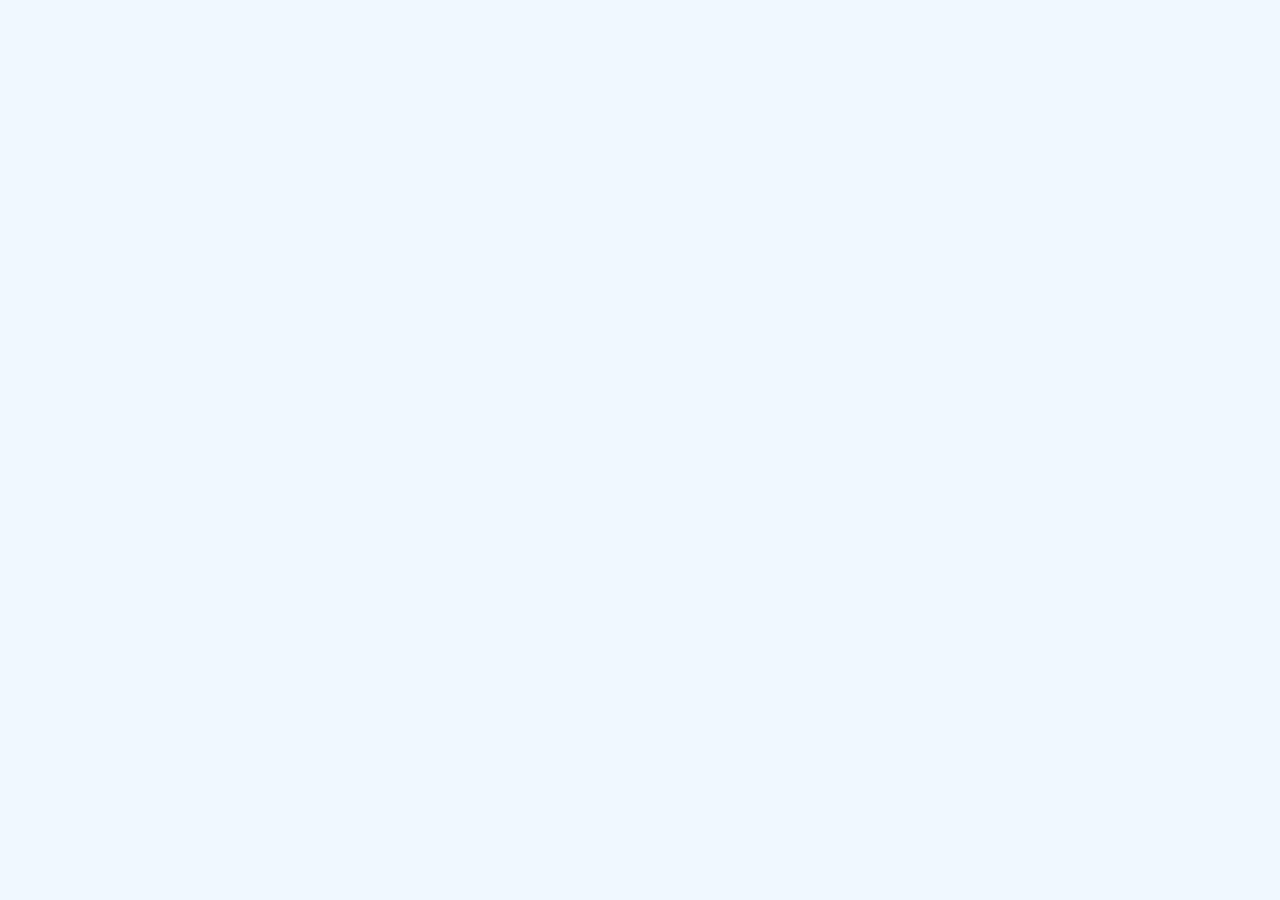
==== index.html @ 21e26a03 "bootstrap setup" ====
<!DOCTYPE html>
<html lang="en">
  <head>
    <meta charset="UTF-8" />
    <meta name="viewport" content="width=device-width, initial-scale=1.0" />
    <meta http-equiv="X-UA-Compatible" content="ie=edge" />
    <!-- Bootstrap CDN CSS -->
    <link
      rel="stylesheet"
      href="https://stackpath.bootstrapcdn.com/bootstrap/4.3.1/css/bootstrap.min.css"
      integrity="sha384-ggOyR0iXCbMQv3Xipma34MD+dH/1fQ784/j6cY/iJTQUOhcWr7x9JvoRxT2MZw1T"
      crossorigin="anonymous"
    />
    <!-- local page CSS -->
    <link rel="stylesheet" href="styles.css" />
    <title>Welcome to Quinnipiac!</title>
  </head>
  <body>
    <div class="container-fluid"></div>

    <!-- Bootstrap CDN JS -->
    <script src="https://code.jquery.com/jquery-3.3.1.slim.min.js" integrity="sha384-q8i/X+965DzO0rT7abK41JStQIAqVgRVzpbzo5smXKp4YfRvH+8abtTE1Pi6jizo" crossorigin="anonymous"></script>

    <script
      src="https://cdnjs.cloudflare.com/ajax/libs/popper.js/1.14.7/umd/popper.min.js"
      integrity="sha384-UO2eT0CpHqdSJQ6hJty5KVphtPhzWj9WO1clHTMGa3JDZwrnQq4sF86dIHNDz0W1"
      crossorigin="anonymous"
    ></script>

    <script
      src="https://stackpath.bootstrapcdn.com/bootstrap/4.3.1/js/bootstrap.min.js"
      integrity="sha384-JjSmVgyd0p3pXB1rRibZUAYoIIy6OrQ6VrjIEaFf/nJGzIxFDsf4x0xIM+B07jRM"
      crossorigin="anonymous"
    ></script>
  </body>
</html>
---- styles.css ----
/* EAB Web Designer interview test */
/* search landing page */

/* dev styles */

body {
  background: gray;
}

.container-fluid {
  background: aliceblue;
  height: 100vh;
}

/* production styles */
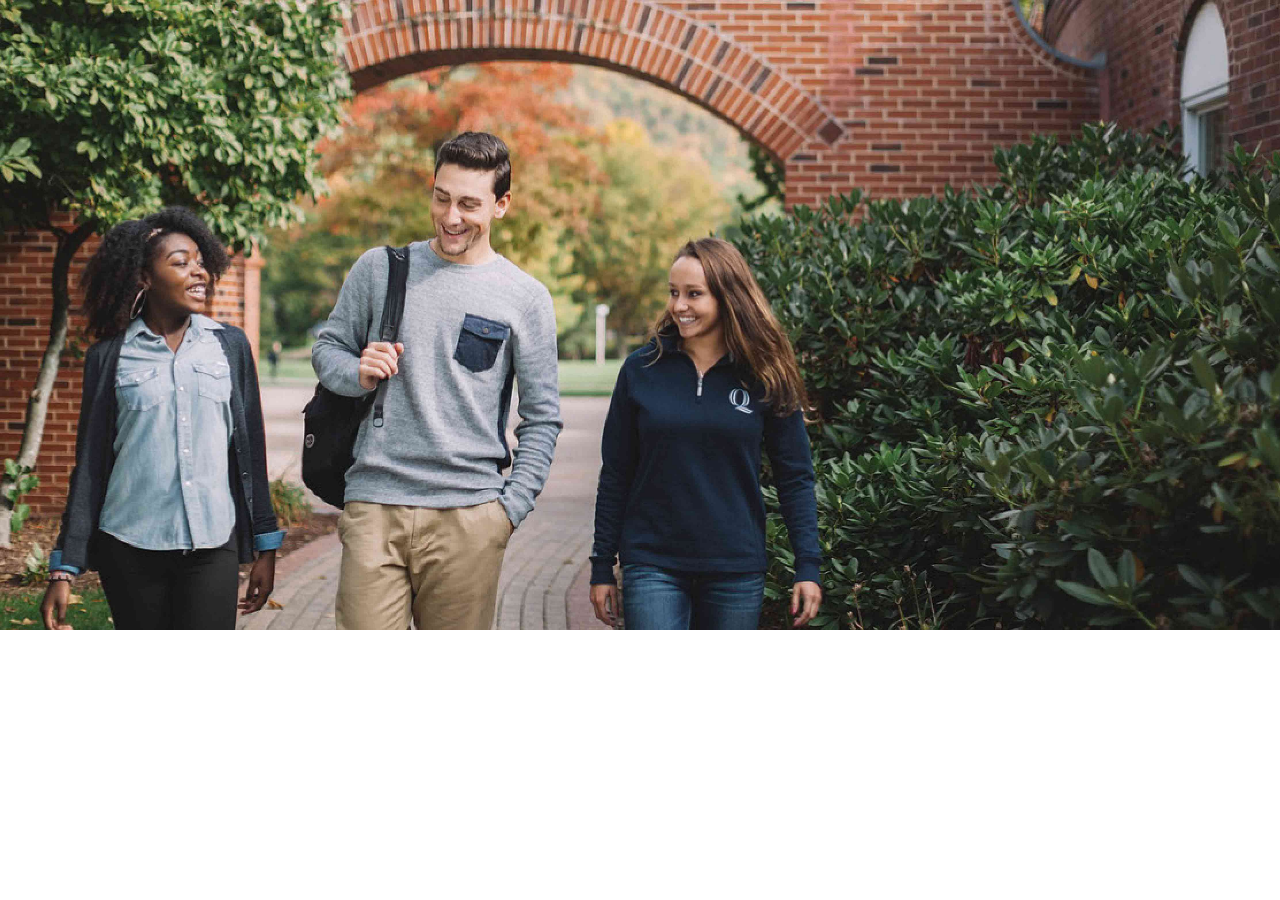
==== commit ad58599b: "responsive header photo" ====
--- a/index.html
+++ b/index.html
@@ -16,7 +16,17 @@
     <title>Welcome to Quinnipiac!</title>
   </head>
   <body>
-    <div class="container-fluid"></div>
+    
+    <header>
+      <div class="container-fluid head-photo"></div>
+      <div class="container-fluid greeting"></div>
+    </header>
+
+    <main class="container-fluid"></main>
+
+    <aside class="container-fluid"></aside>
+
+    <footer class="container-fluid"></footer>
 
     <!-- Bootstrap CDN JS -->
     <script src="https://code.jquery.com/jquery-3.3.1.slim.min.js" integrity="sha384-q8i/X+965DzO0rT7abK41JStQIAqVgRVzpbzo5smXKp4YfRvH+8abtTE1Pi6jizo" crossorigin="anonymous"></script>
--- a/styles.css
+++ b/styles.css
@@ -4,12 +4,74 @@
 /* dev styles */
 
 body {
-  background: gray;
+  /* background: gray; */
 }
 
-.container-fluid {
+/* .container-fluid {
   background: aliceblue;
   height: 100vh;
+} */
+
+header {
 }
 
-/* production styles */
+main {
+  /* background: #397aba; */
+  /* height: 200px; */
+}
+
+aside {
+  /* background: #fdc846; */
+  /* height: 200px; */
+}
+
+footer {
+  /* background: #093550; */
+  /* height: 200px; */
+}
+
+/* production styles (xs breakpoints : mobile-first) */
+
+.head-photo {
+  background-image: url("./images/q_students.jpg");
+  background-size: cover;
+  min-height: 50vmin;
+}
+
+/* media queries for Bootstrap and larger breakpoints */
+
+@media screen and (min-width: 576px) {
+  .head-photo {
+    min-height: 55vmin;
+  }
+}
+
+@media screen and (min-width: 768px) {
+  .head-photo {
+    min-height: 60vmin;
+  }
+}
+
+@media screen and (min-width: 992px) {
+  .head-photo {
+    min-height: 65vmin;
+  }
+}
+
+@media screen and (min-width: 1200px) {
+  .head-photo {
+    min-height: 70vmin;
+  }
+}
+
+@media screen and (min-width: 1600px) {
+  .head-photo {
+    min-height: 75vmin;
+  }
+}
+
+@media screen and (min-width: 2200px) {
+  .head-photo {
+    min-height: 80vmin;
+  }
+}
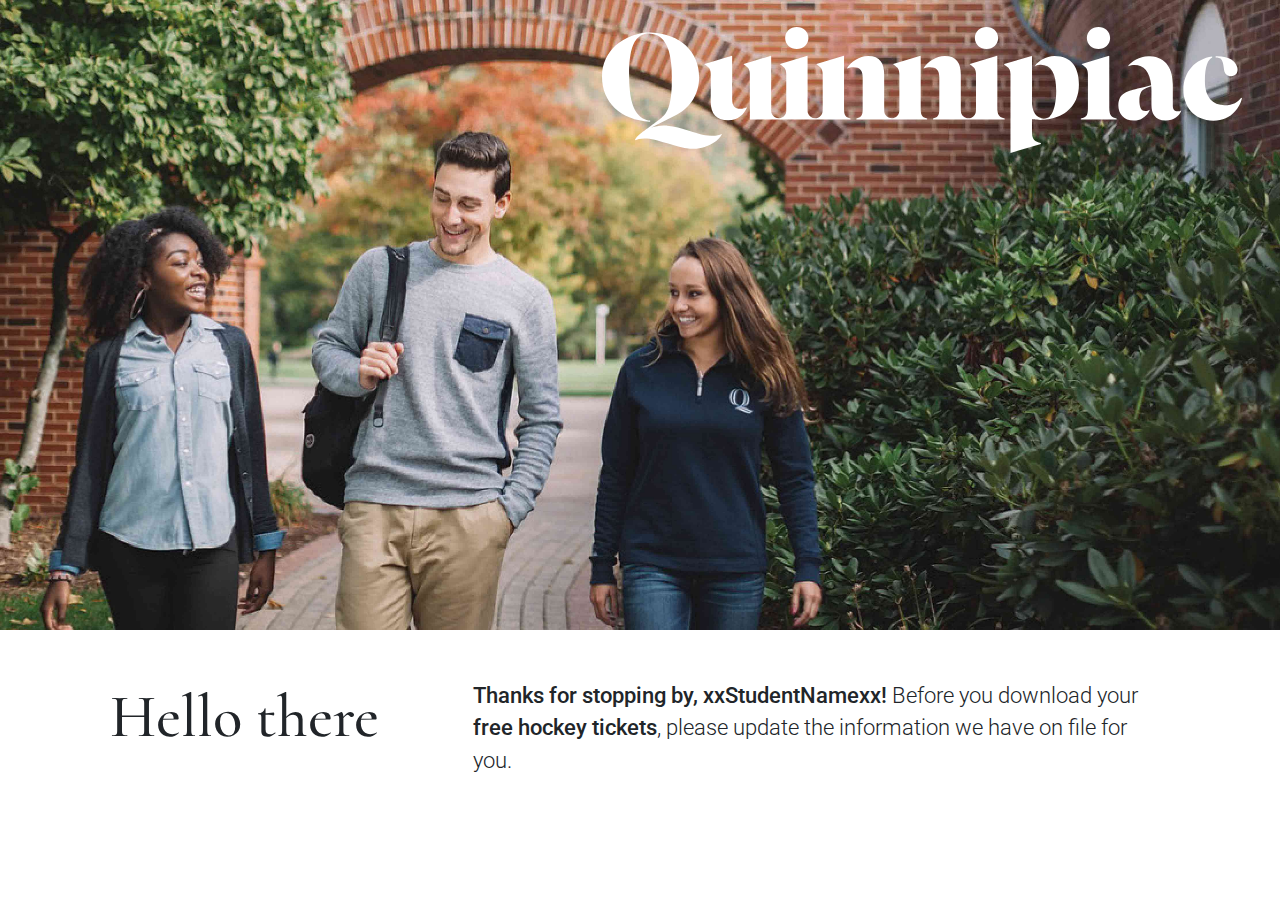
==== commit 77b7bea5: "responsive greeting headline and text" ====
--- a/index.html
+++ b/index.html
@@ -11,15 +11,25 @@
       integrity="sha384-ggOyR0iXCbMQv3Xipma34MD+dH/1fQ784/j6cY/iJTQUOhcWr7x9JvoRxT2MZw1T"
       crossorigin="anonymous"
     />
-    <!-- local page CSS -->
+    <!-- local CSS -->
     <link rel="stylesheet" href="styles.css" />
+    <!-- Google Fonts -->
+    <link href="https://fonts.googleapis.com/css?family=Cormorant:500|Roboto:300,500&display=swap" rel="stylesheet" />
     <title>Welcome to Quinnipiac!</title>
   </head>
   <body>
-    
     <header>
-      <div class="container-fluid head-photo"></div>
-      <div class="container-fluid greeting"></div>
+      <div class="container-fluid head-photo">
+        <img id="head-logo" src="./images/QU_logo_secondary_WHITE.svg" alt="Quinnipiac logo" />
+      </div>
+      <div class="container greeting">
+        <div class="row">
+          <h1 class="greeting-headline col col-12 col-md-4">Hello there</h1>
+          <p class="greeting-copy col col-12 col-md-8">
+            <span>Thanks for stopping by, xxStudentNamexx!</span> Before you download your <span>free hockey tickets</span>, please update the information we have on file for you.
+          </p>
+        </div>
+      </div>
     </header>
 
     <main class="container-fluid"></main>
--- a/styles.css
+++ b/styles.css
@@ -1,19 +1,14 @@
 /* EAB Web Designer interview test */
 /* search landing page */
 
+/* font-family: 'Cormorant', serif; */
+/* font-weight: 500; */
+
+/* font-family: 'Roboto', sans-serif; */
+/* font-weight: 300; */
+/* font-weight: 500; */
+
 /* dev styles */
-
-body {
-  /* background: gray; */
-}
-
-/* .container-fluid {
-  background: aliceblue;
-  height: 100vh;
-} */
-
-header {
-}
 
 main {
   /* background: #397aba; */
@@ -32,35 +27,92 @@
 
 /* production styles (xs breakpoints : mobile-first) */
 
+/* global typographic settings */
+
+h1 {
+  font-size: 2.7rem;
+}
+
+p {
+  font-size: 1.1rem;
+}
+
+/* header photo and logo */
+
+#head-logo {
+  width: 50%;
+  right: 3%;
+  top: 3%;
+  position: absolute;
+}
+
 .head-photo {
   background-image: url("./images/q_students.jpg");
   background-size: cover;
   min-height: 50vmin;
 }
 
+/* greeting headline and copy */
+
+.greeting {
+  padding: 50px 40px;
+}
+
+.greeting-headline {
+  font-family: "Cormorant", serif;
+  font-weight: 500;
+}
+
+.greeting-copy {
+  font-family: "Roboto", sans-serif;
+  font-weight: 300;
+}
+
+.greeting-copy span {
+  font-weight: 500;
+}
+
 /* media queries for Bootstrap and larger breakpoints */
 
+/* sm */
 @media screen and (min-width: 576px) {
   .head-photo {
     min-height: 55vmin;
   }
 }
 
+/* md */
 @media screen and (min-width: 768px) {
   .head-photo {
     min-height: 60vmin;
   }
+  h1 {
+    margin-top: 33px;
+  }
 }
 
+/* lg */
 @media screen and (min-width: 992px) {
   .head-photo {
     min-height: 65vmin;
   }
+  h1 {
+    font-size: 3.3rem;
+    margin-top: -1px;
+  }
 }
 
+/* xl */
 @media screen and (min-width: 1200px) {
   .head-photo {
     min-height: 70vmin;
+  }
+  h1 {
+    font-size: 3.8rem;
+    margin-top: 1px;
+  }
+  p {
+    font-size: 1.35rem;
   }
 }
 
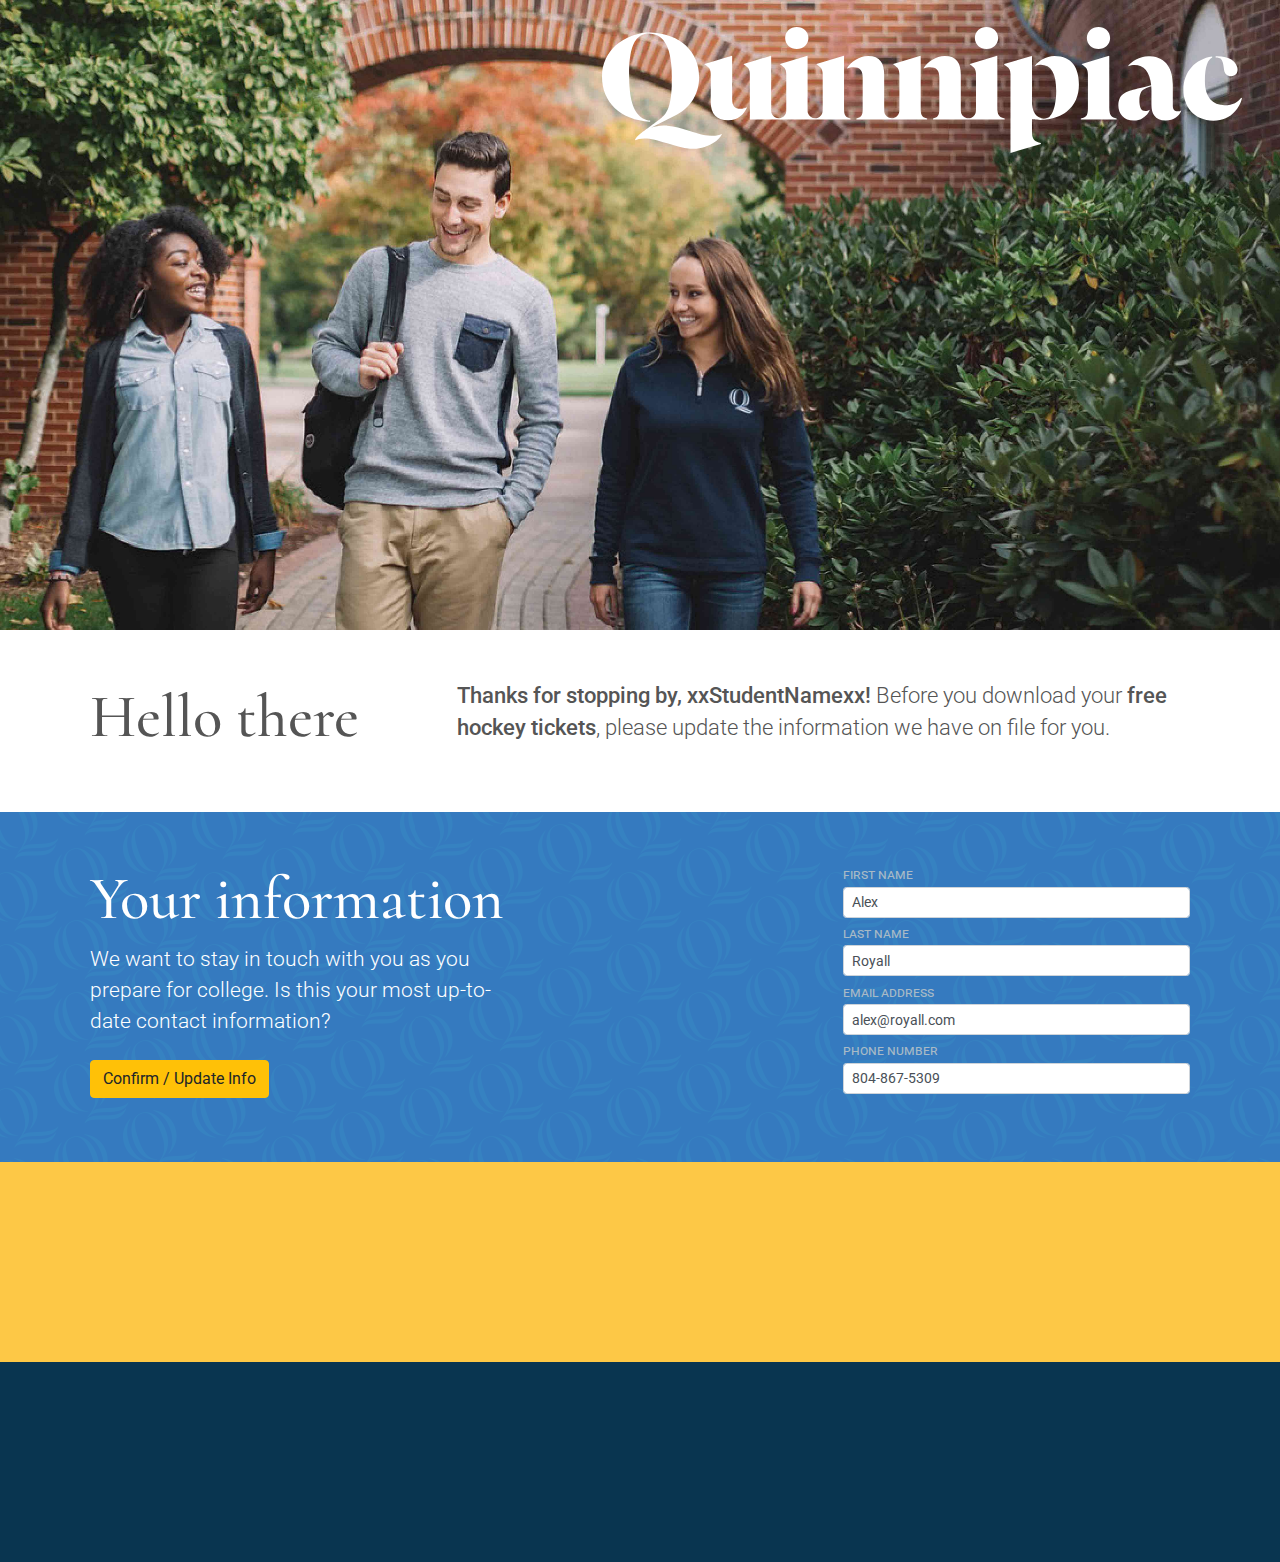
==== commit 77795583: "responsive info confirm form section" ====
--- a/index.html
+++ b/index.html
@@ -18,10 +18,13 @@
     <title>Welcome to Quinnipiac!</title>
   </head>
   <body>
+
     <header>
+
       <div class="container-fluid head-photo">
         <img id="head-logo" src="./images/QU_logo_secondary_WHITE.svg" alt="Quinnipiac logo" />
       </div>
+
       <div class="container greeting">
         <div class="row">
           <h1 class="greeting-headline col col-12 col-md-4">Hello there</h1>
@@ -30,9 +33,45 @@
           </p>
         </div>
       </div>
+      
     </header>
 
-    <main class="container-fluid"></main>
+    <main class="container-fluid">
+      <div class="container info">
+        <div class="row">
+
+          <div class="info-block col col-12 col-md-8">
+            <h1 class="info-headline">Your information</h1>
+            <p class="info-copy">
+              We want to stay in touch with you as you prepare for college. Is this your most up-to-date contact information?
+            </p>
+            <button id="info-button" type="submit" value="info-form" class="btn btn-warning">Confirm / Update Info</button>
+          </div>
+
+          <div class="info-form-column col col-12 col-md-4">
+            <form id="info-form" action="" method="post">
+              <div class="form-group">
+                <label for="first-name">first name</label>
+                <input id="first-name" class="form-control form-control-sm" type="text" name="firstname" value="Alex" />
+              </div>
+              <div class="form-group">
+                <label for="last-name">last name</label>
+                <input id="last-name" class="form-control form-control-sm" type="text" name="lastname" value="Royall" />
+              </div>
+              <div class="form-group">
+                <label for="email-address">email address</label>
+                <input id="email-address" class="form-control form-control-sm" type="email" name="emailaddress" value="alex@royall.com" />
+              </div>
+              <div class="form-group">
+                <label for="phone-number">phone number</label>
+                <input id="phone-number" class="form-control form-control-sm" type="tel" name="phonenumber" value="804-867-5309" />
+              </div>
+            </form>
+          </div>
+
+        </div>
+      </div>
+    </main>
 
     <aside class="container-fluid"></aside>
 
@@ -52,5 +91,17 @@
       integrity="sha384-JjSmVgyd0p3pXB1rRibZUAYoIIy6OrQ6VrjIEaFf/nJGzIxFDsf4x0xIM+B07jRM"
       crossorigin="anonymous"
     ></script>
+
+    <!-- FPO JS -->
+    <script>
+      // jquery script container
+      $(document).ready(function() {
+        // Confirm/Update Info button FPO
+        $("#info-button").click(function(event) {
+          alert("Thanks!\nNow scroll down and get those free hockey tickets!\nSee ya soon!");
+        });
+        // Get Free Hockey Tickets button FPO
+      });
+    </script>
   </body>
 </html>
--- a/styles.css
+++ b/styles.css
@@ -10,19 +10,14 @@
 
 /* dev styles */
 
-main {
-  /* background: #397aba; */
-  /* height: 200px; */
-}
-
 aside {
-  /* background: #fdc846; */
-  /* height: 200px; */
+  background: #fdc846;
+  height: 200px;
 }
 
 footer {
-  /* background: #093550; */
-  /* height: 200px; */
+  background: #093550;
+  height: 200px;
 }
 
 /* production styles (xs breakpoints : mobile-first) */
@@ -55,21 +50,63 @@
 /* greeting headline and copy */
 
 .greeting {
-  padding: 50px 40px;
+  padding: 50px 50px;
 }
 
 .greeting-headline {
   font-family: "Cormorant", serif;
   font-weight: 500;
+  color: #555;
+  padding: 0;
 }
 
 .greeting-copy {
   font-family: "Roboto", sans-serif;
   font-weight: 300;
+  color: #555;
+  padding: 0;
 }
 
 .greeting-copy span {
   font-weight: 500;
+}
+
+/* (main) info confirmation form section */
+
+main {
+  background-image: url("./images/QPattern_1X_Blue.png");
+  height: 630px;
+}
+
+.info {
+  padding: 50px 20px;
+}
+
+.info-block {
+  margin-bottom: 10px;
+}
+
+.info-headline {
+  font-family: "Cormorant", serif;
+  font-weight: 500;
+  color: #fff;
+}
+
+.info-copy {
+  font-family: "Roboto", sans-serif;
+  font-weight: 300;
+  color: #fff;
+}
+
+label {
+  color: #a9bac6;
+  font-variant: small-caps;
+  margin-bottom: 1px;
+  font-size: 0.9rem;
+}
+
+.form-group {
+  margin-bottom: 0.2rem;
 }
 
 /* media queries for Bootstrap and larger breakpoints */
@@ -79,6 +116,12 @@
   .head-photo {
     min-height: 55vmin;
   }
+  main {
+    height: 530px;
+  }
+  .greeting {
+    padding: 50px 35px;
+  }  
 }
 
 /* md */
@@ -88,6 +131,14 @@
   }
   h1 {
     margin-top: 33px;
+  }
+  main {
+    height: 350px;
+  }
+  .info-copy {
+    max-width: 300px;
+    font-size: 1.1rem;
+    margin-bottom: 20px;
   }
 }
 
@@ -99,6 +150,11 @@
   h1 {
     font-size: 3.3rem;
     margin-top: -1px;
+  }
+  .info-copy {
+    max-width: 430px;
+    font-size: 1.3rem;
+    margin-bottom: 23px;
   }
 }
 
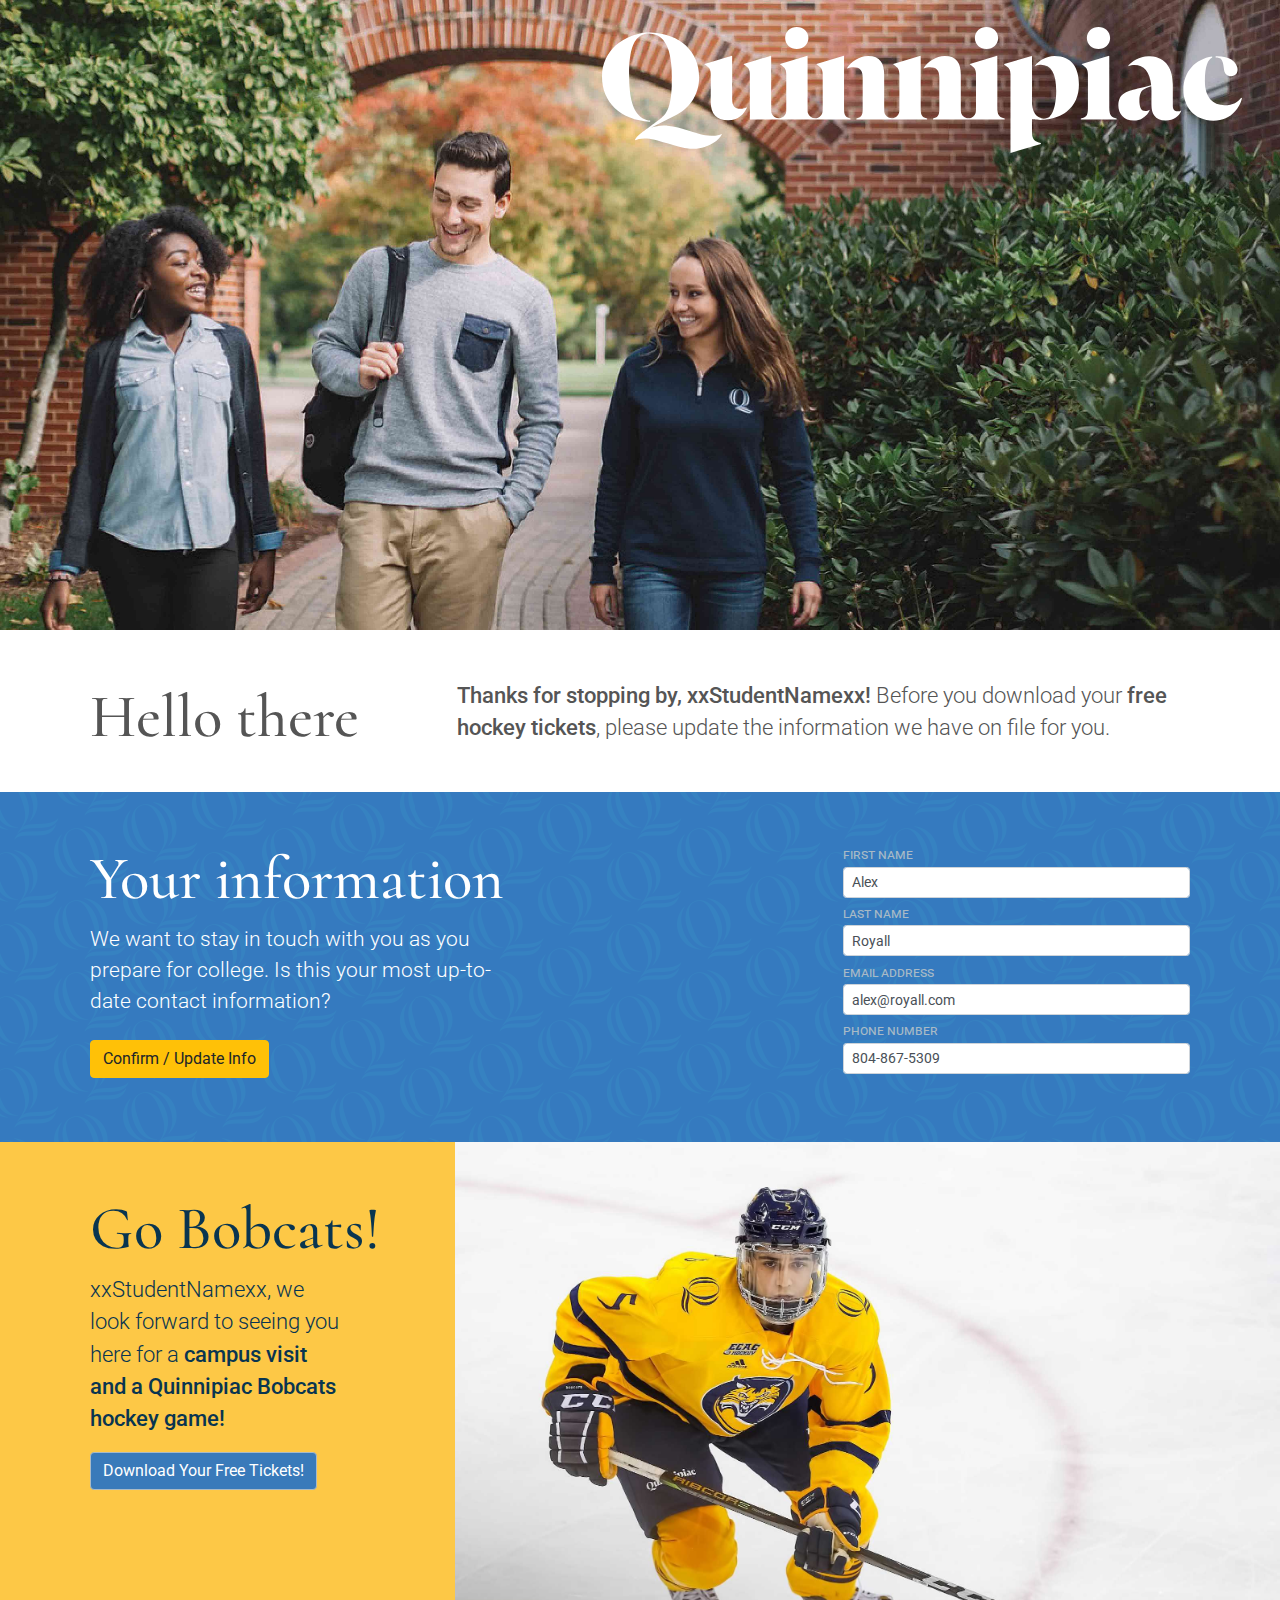
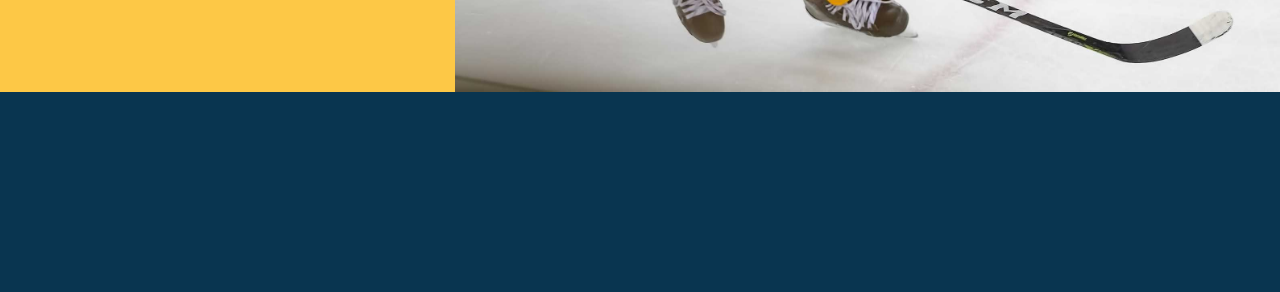
==== commit 54a7903c: "responsive hockey tickets section" ====
--- a/index.html
+++ b/index.html
@@ -18,28 +18,24 @@
     <title>Welcome to Quinnipiac!</title>
   </head>
   <body>
-
     <header>
-
       <div class="container-fluid head-photo">
         <img id="head-logo" src="./images/QU_logo_secondary_WHITE.svg" alt="Quinnipiac logo" />
       </div>
 
       <div class="container greeting">
         <div class="row">
-          <h1 class="greeting-headline col col-12 col-md-4">Hello there</h1>
-          <p class="greeting-copy col col-12 col-md-8">
+          <h1 class="greeting-headline col col-12 col-lg-4">Hello there</h1>
+          <p class="greeting-copy col col-12 col-lg-8">
             <span>Thanks for stopping by, xxStudentNamexx!</span> Before you download your <span>free hockey tickets</span>, please update the information we have on file for you.
           </p>
         </div>
       </div>
-      
     </header>
 
     <main class="container-fluid">
       <div class="container info">
         <div class="row">
-
           <div class="info-block col col-12 col-md-8">
             <h1 class="info-headline">Your information</h1>
             <p class="info-copy">
@@ -68,12 +64,23 @@
               </div>
             </form>
           </div>
-
         </div>
       </div>
     </main>
 
-    <aside class="container-fluid"></aside>
+    <aside id="mobile-hockey-photo"></aside>
+
+    <section class="container-fluid" id="hockey-section">
+      <div class="container info">
+        <div class="row">
+          <div class="hockey-block col col-12 col-md-8">
+            <h1 class="hockey-headline">Go Bobcats!</h1>
+            <p class="hockey-copy">xxStudentNamexx, we look forward to seeing you here for a <span>campus visit and a Quinnipiac Bobcats hockey game!</span></p>
+            <button id="hockey-button" type="submit" value="info-form" class="btn btn-dark">Download Your Free Tickets!</button>
+          </div>
+        </div>
+      </div>
+    </section>
 
     <footer class="container-fluid"></footer>
 
@@ -101,6 +108,9 @@
           alert("Thanks!\nNow scroll down and get those free hockey tickets!\nSee ya soon!");
         });
         // Get Free Hockey Tickets button FPO
+        $("#hockey-button").click(function(event) {
+          alert("Go Bobcats!\nWe'll see you on the ice!");
+        });
       });
     </script>
   </body>
--- a/styles.css
+++ b/styles.css
@@ -9,11 +9,6 @@
 /* font-weight: 500; */
 
 /* dev styles */
-
-aside {
-  background: #fdc846;
-  height: 200px;
-}
 
 footer {
   background: #093550;
@@ -109,6 +104,44 @@
   margin-bottom: 0.2rem;
 }
 
+/* Go Bobcats! download free hockey tickets section */
+
+section {
+  background: #fdc846;
+  min-height: 270px;
+}
+
+.hockey-headline {
+  font-family: "Cormorant", serif;
+  font-weight: 500;
+  color: #093550;
+}
+
+.hockey-copy {
+  font-family: "Roboto", sans-serif;
+  font-weight: 300;
+  color: #093550;
+}
+
+.hockey-copy span {
+  font-weight: 500;
+}
+
+.btn-dark {
+  background-color: #397aba;
+  border-color: #a9bac6;
+}
+
+/* mobile-only breakpoints hockey photo */
+#mobile-hockey-photo {
+  min-height: 400px;
+  background-image: url("./images/q_hockey.jpg");
+  background-size: cover;
+  background-repeat: no-repeat;
+  background-position-x: center;
+  background-position-y: center;
+}
+
 /* media queries for Bootstrap and larger breakpoints */
 
 /* sm */
@@ -120,8 +153,8 @@
     height: 530px;
   }
   .greeting {
-    padding: 50px 35px;
-  }  
+    padding: 50px 35px 30px;
+  }
 }
 
 /* md */
@@ -140,6 +173,18 @@
     font-size: 1.1rem;
     margin-bottom: 20px;
   }
+  #hockey-section {
+    background-image: url("./images/q_hockey.jpg");
+    background-size: contain;
+    background-repeat: no-repeat;
+    background-position-x: 130%;
+  }
+  #mobile-hockey-photo {
+    display: none;
+  }  
+  .hockey-copy {
+    max-width: 250px;
+  }
 }
 
 /* lg */
@@ -156,6 +201,12 @@
     font-size: 1.3rem;
     margin-bottom: 23px;
   }
+  #hockey-section {
+    background-position-x: right;
+  }
+  section {
+    min-height: 450px;
+  }  
 }
 
 /* xl */
@@ -170,16 +221,28 @@
   p {
     font-size: 1.35rem;
   }
+  section {
+    min-height: 550px;
+  }  
 }
 
 @media screen and (min-width: 1600px) {
   .head-photo {
     min-height: 75vmin;
   }
+  section {
+    min-height: 600px;
+  }
+  .hockey-copy {
+    max-width: 450px;
+  }  
 }
 
 @media screen and (min-width: 2200px) {
   .head-photo {
     min-height: 80vmin;
   }
-}
+  section {
+    min-height: 750px;
+  }  
+}
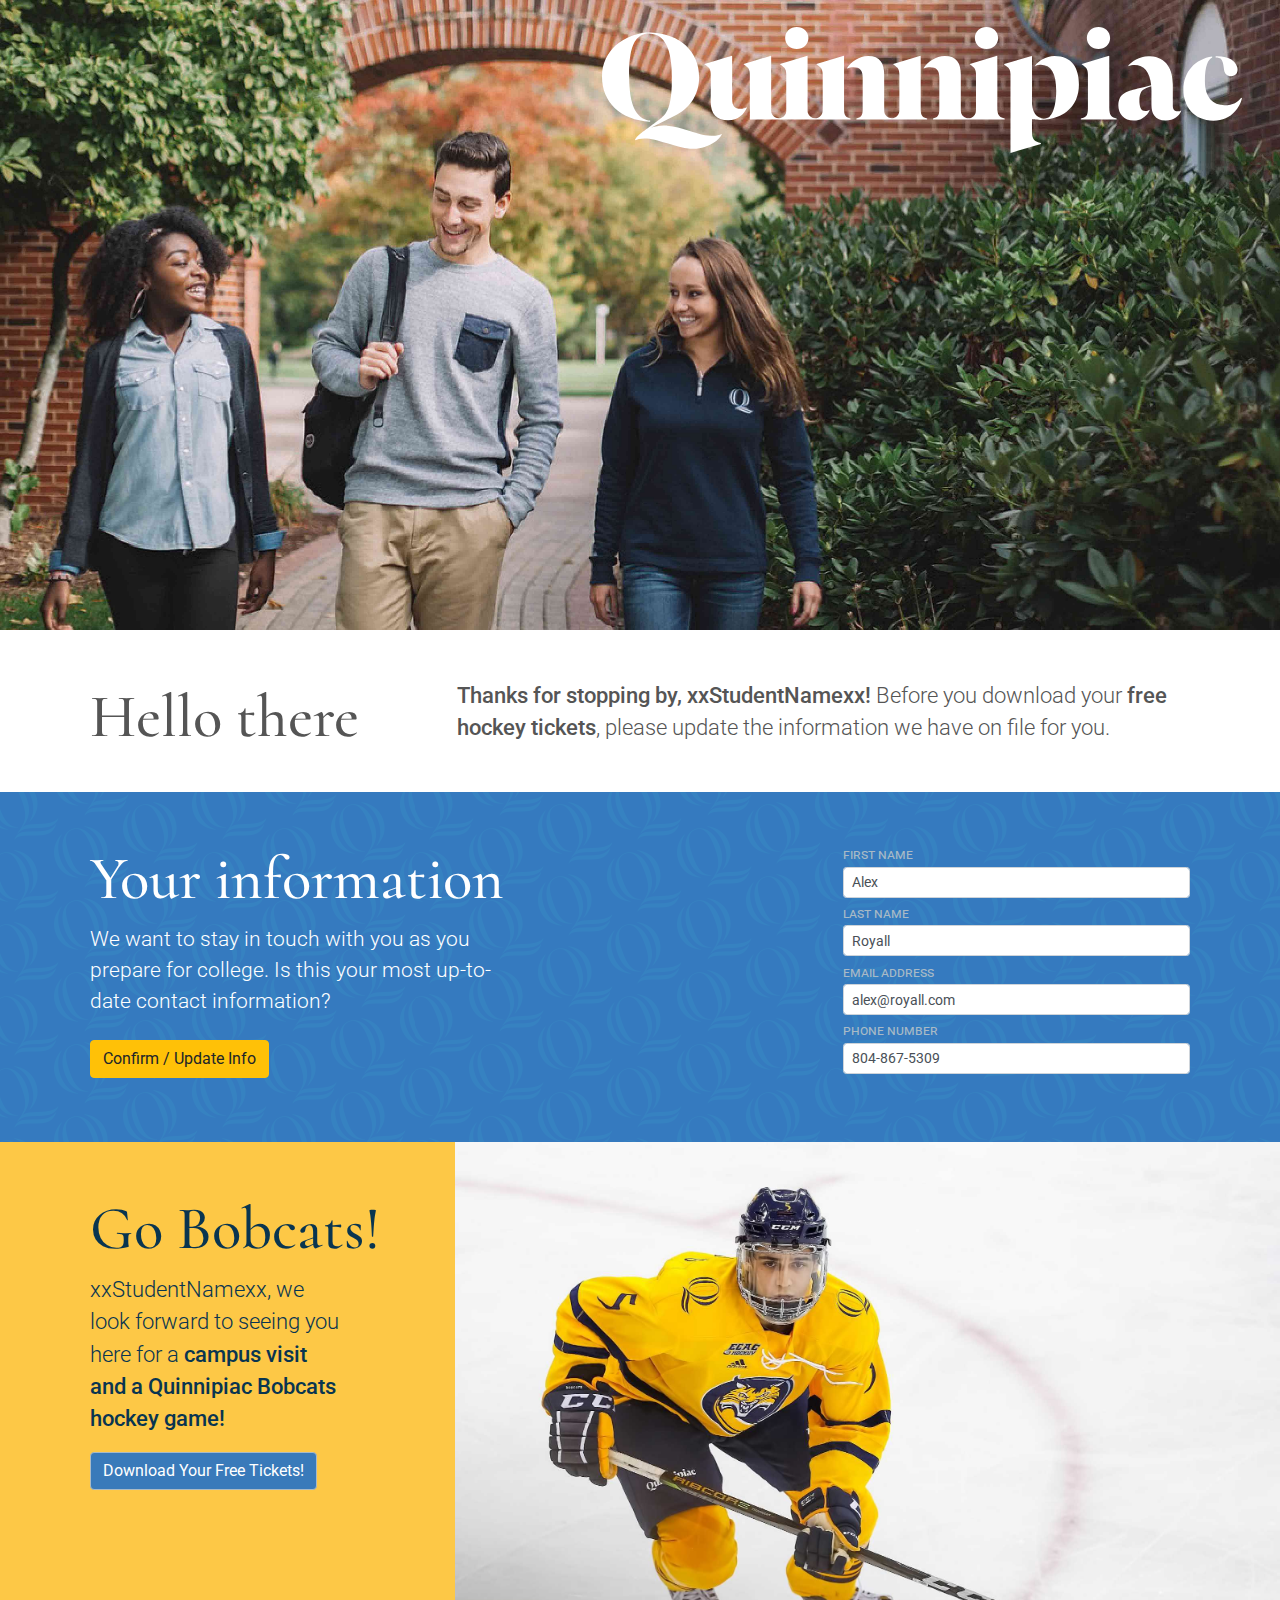
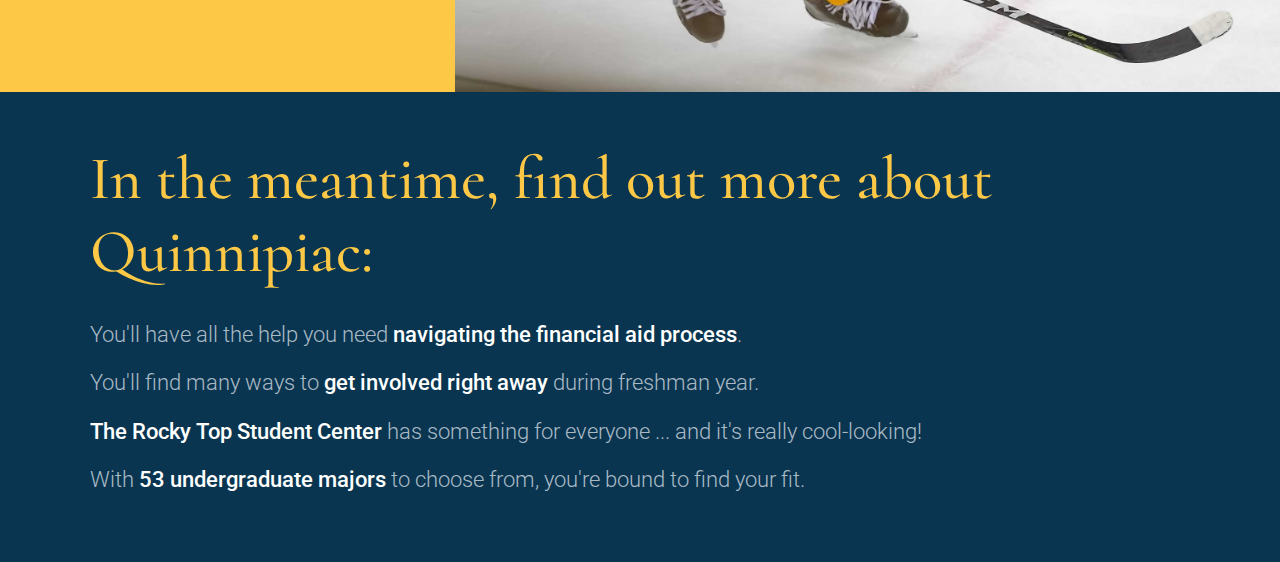
==== commit 520c3854: "responsive more info links section" ====
--- a/index.html
+++ b/index.html
@@ -1,6 +1,9 @@
 <!DOCTYPE html>
 <html lang="en">
   <head>
+    <!-- Rich Trevillian 2019-11-24 -->
+    <!-- EAB Web Designer interview test -->
+    <!-- search landing page -->
     <meta charset="UTF-8" />
     <meta name="viewport" content="width=device-width, initial-scale=1.0" />
     <meta http-equiv="X-UA-Compatible" content="ie=edge" />
@@ -71,7 +74,7 @@
     <aside id="mobile-hockey-photo"></aside>
 
     <section class="container-fluid" id="hockey-section">
-      <div class="container info">
+      <div class="container hockey">
         <div class="row">
           <div class="hockey-block col col-12 col-md-8">
             <h1 class="hockey-headline">Go Bobcats!</h1>
@@ -82,7 +85,19 @@
       </div>
     </section>
 
-    <footer class="container-fluid"></footer>
+    <footer class="container-fluid">
+      <div class="container footer">
+        <div class="row">
+          <div class="footer-block col col-12">
+            <h1 class="footer-headline">In the meantime, find out more about Quinnipiac:</h1>
+            <p class="footer-copy">You'll have all the help you need <a href="#" id="financial-aid">navigating the financial aid process</a>.</p>
+            <p class="footer-copy">You'll find many ways to <a href="#" id="get-involved">get involved right away</a> during freshman year.</p>
+            <p class="footer-copy"><a href="#" id="rocky-top">The Rocky Top Student Center</a> has something for everyone ... and it's really cool-looking!</p>
+            <p class="footer-copy">With <a href="#" id="53-undergrads">53 undergraduate majors</a> to choose from, you're bound to find your fit.</p>
+          </div>
+        </div>
+      </div>
+    </footer>
 
     <!-- Bootstrap CDN JS -->
     <script src="https://code.jquery.com/jquery-3.3.1.slim.min.js" integrity="sha384-q8i/X+965DzO0rT7abK41JStQIAqVgRVzpbzo5smXKp4YfRvH+8abtTE1Pi6jizo" crossorigin="anonymous"></script>
@@ -99,17 +114,39 @@
       crossorigin="anonymous"
     ></script>
 
-    <!-- FPO JS -->
+    <!-- jQuery dummy alerts for link clicks -->
     <script>
       // jquery script container
       $(document).ready(function() {
         // Confirm/Update Info button FPO
         $("#info-button").click(function(event) {
           alert("Thanks!\nNow scroll down and get those free hockey tickets!\nSee ya soon!");
+          event.preventDefault();
         });
         // Get Free Hockey Tickets button FPO
         $("#hockey-button").click(function(event) {
           alert("Go Bobcats!\nWe'll see you on the ice!");
+          event.preventDefault();
+        });
+        // navigating financial aid LINK
+        $("#financial-aid").click(function(event) {
+          alert("you selected: Navigating financial aid");
+          event.preventDefault();
+        });
+        // get involved right away LINK
+        $("#get-involved").click(function(event) {
+          alert("you selected: get involved right away");
+          event.preventDefault();
+        });
+        // Rocky Top Student Center LINK
+        $("#rocky-top").click(function(event) {
+          alert("you selected: Rocky Top Student Center");
+          event.preventDefault();
+        });
+        // 53 undergrad majors LINK
+        $("#53-undergrads").click(function(event) {
+          alert("you selected: 53 undergrad majors");
+          event.preventDefault();
         });
       });
     </script>
--- a/styles.css
+++ b/styles.css
@@ -1,3 +1,4 @@
+/* Rich Trevillian 2019-11-24 */
 /* EAB Web Designer interview test */
 /* search landing page */
 
@@ -7,13 +8,6 @@
 /* font-family: 'Roboto', sans-serif; */
 /* font-weight: 300; */
 /* font-weight: 500; */
-
-/* dev styles */
-
-footer {
-  background: #093550;
-  height: 200px;
-}
 
 /* production styles (xs breakpoints : mobile-first) */
 
@@ -109,6 +103,10 @@
 section {
   background: #fdc846;
   min-height: 270px;
+}
+
+.hockey {
+  padding: 50px 20px;
 }
 
 .hockey-headline {
@@ -142,6 +140,53 @@
   background-position-y: center;
 }
 
+/* (footer) more info section */
+
+footer {
+  background: #093550;
+}
+
+.footer {
+  padding: 50px 20px;
+}
+
+.footer-headline {
+  font-family: "Cormorant", serif;
+  font-weight: 500;
+  color: #fdc846;
+  margin-bottom: 30px;
+}
+
+.footer-copy {
+  font-family: "Roboto", sans-serif;
+  font-weight: 300;
+  color: #a9bac6;
+}
+
+.footer-copy a:link {
+  color: white;
+  font-weight: 500;
+  text-decoration: none;
+}
+
+.footer-copy a:visited {
+  color: #fdc846;
+  font-weight: 500;
+  text-decoration: none;
+}
+
+.footer-copy a:hover {
+  color: #3b83bd;
+  font-weight: 500;
+  text-decoration: none;
+}
+
+.footer-copy a:active {
+  color: #83bae8;
+  font-weight: 500;
+  text-decoration: none;
+}
+
 /* media queries for Bootstrap and larger breakpoints */
 
 /* sm */
@@ -161,9 +206,6 @@
 @media screen and (min-width: 768px) {
   .head-photo {
     min-height: 60vmin;
-  }
-  h1 {
-    margin-top: 33px;
   }
   main {
     height: 350px;
@@ -181,7 +223,7 @@
   }
   #mobile-hockey-photo {
     display: none;
-  }  
+  }
   .hockey-copy {
     max-width: 250px;
   }
@@ -206,7 +248,7 @@
   }
   section {
     min-height: 450px;
-  }  
+  }
 }
 
 /* xl */
@@ -223,7 +265,7 @@
   }
   section {
     min-height: 550px;
-  }  
+  }
 }
 
 @media screen and (min-width: 1600px) {
@@ -235,7 +277,7 @@
   }
   .hockey-copy {
     max-width: 450px;
-  }  
+  }
 }
 
 @media screen and (min-width: 2200px) {
@@ -244,5 +286,5 @@
   }
   section {
     min-height: 750px;
-  }  
-}
+  }
+}
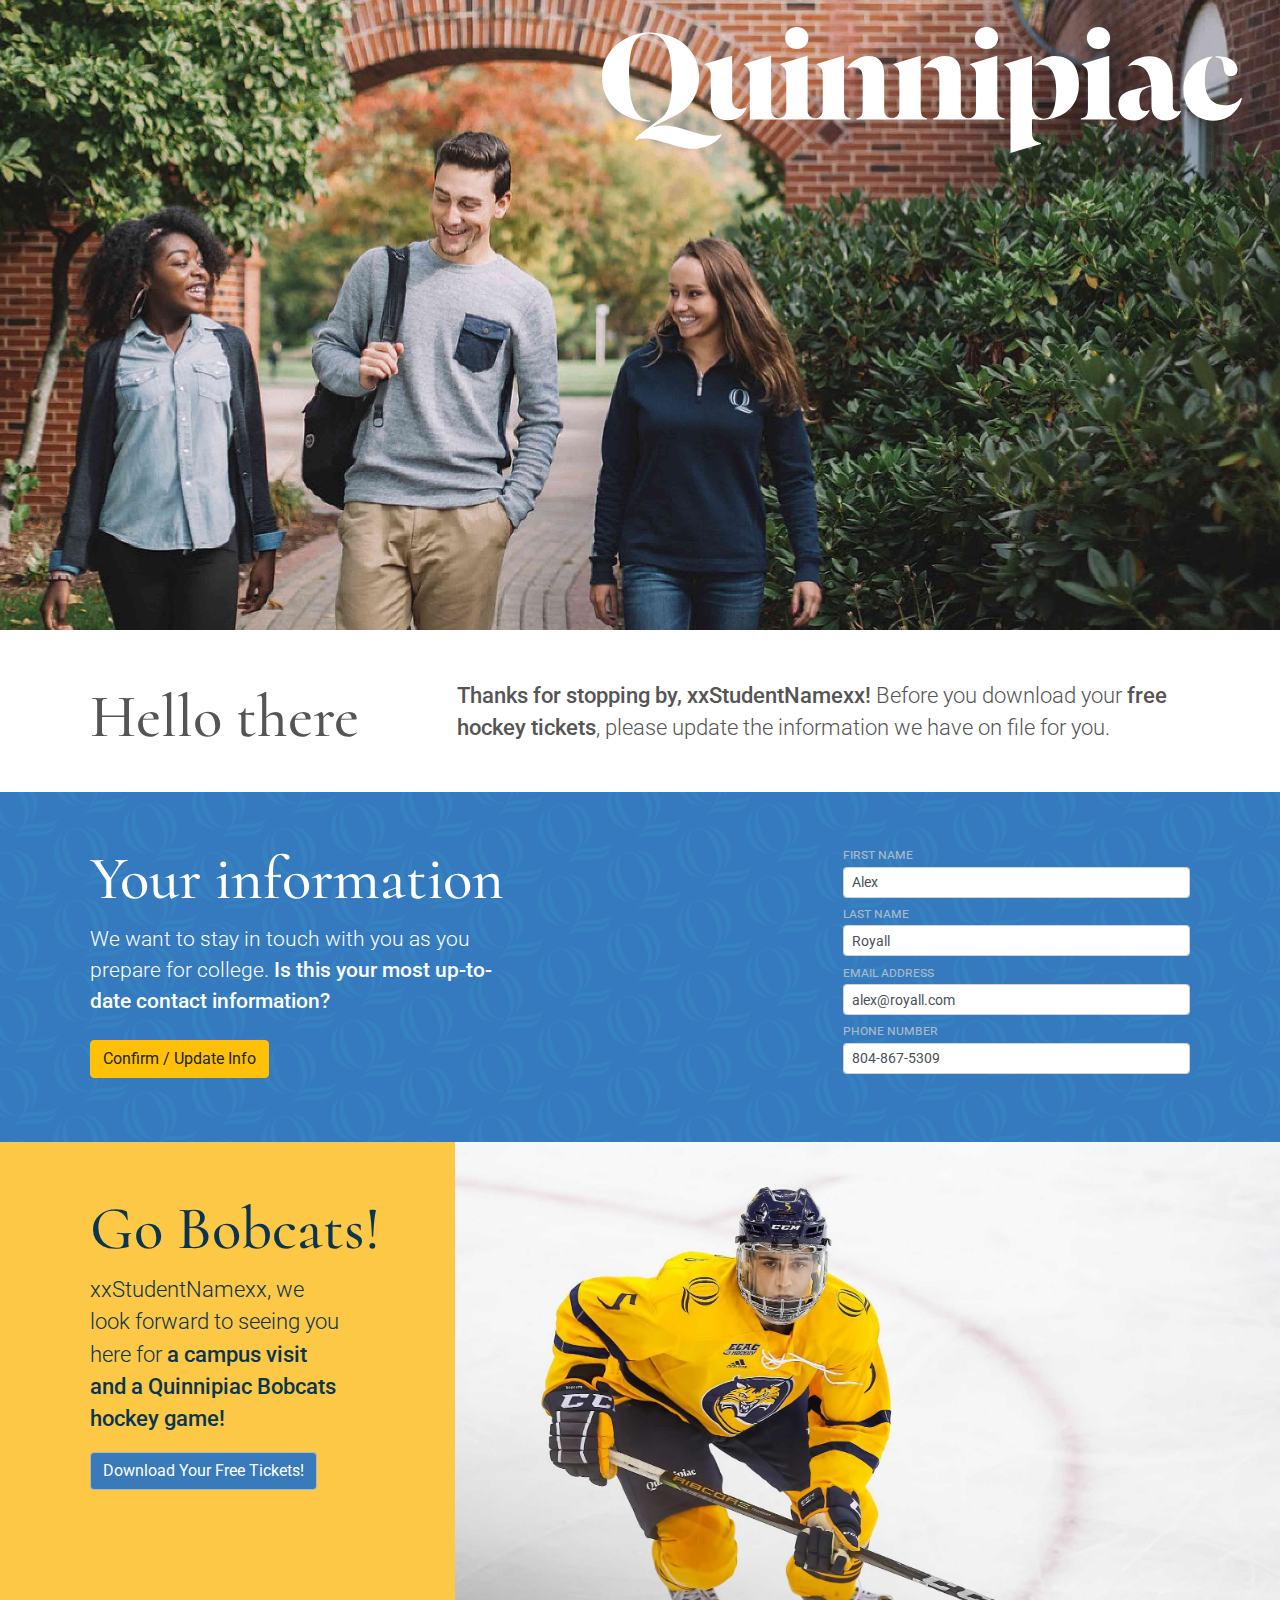
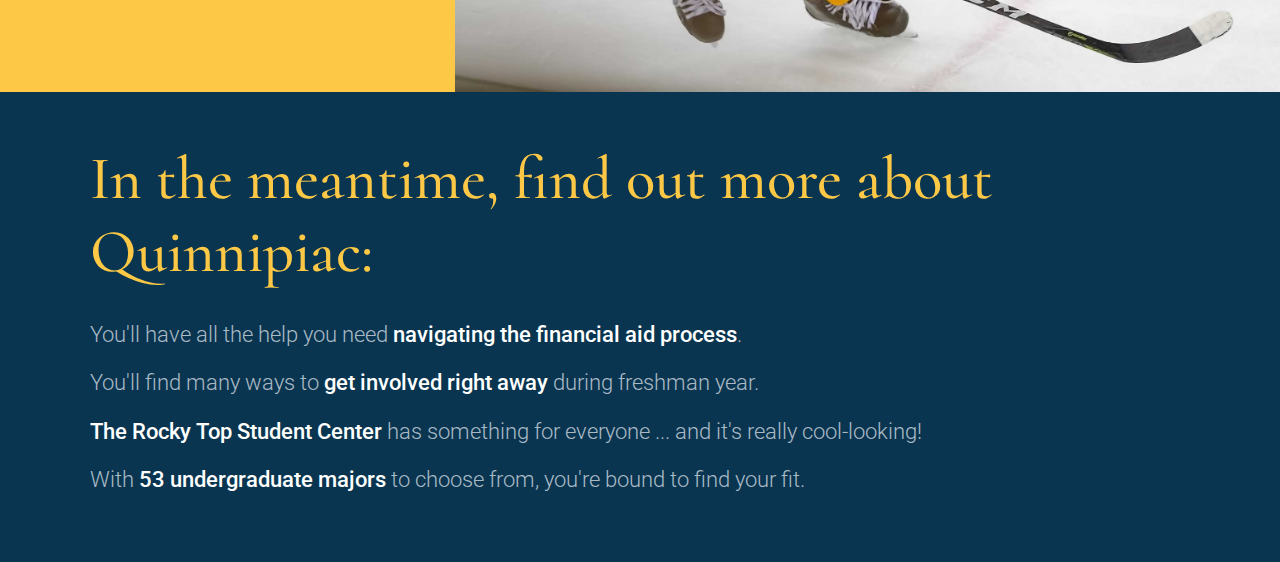
==== commit f7a1d51c: "final cleanup tweaks" ====
--- a/index.html
+++ b/index.html
@@ -42,7 +42,7 @@
           <div class="info-block col col-12 col-md-8">
             <h1 class="info-headline">Your information</h1>
             <p class="info-copy">
-              We want to stay in touch with you as you prepare for college. Is this your most up-to-date contact information?
+              We want to stay in touch with you as you prepare for college. <span>Is this your most up-to-date contact information?</span>
             </p>
             <button id="info-button" type="submit" value="info-form" class="btn btn-warning">Confirm / Update Info</button>
           </div>
@@ -78,7 +78,7 @@
         <div class="row">
           <div class="hockey-block col col-12 col-md-8">
             <h1 class="hockey-headline">Go Bobcats!</h1>
-            <p class="hockey-copy">xxStudentNamexx, we look forward to seeing you here for a <span>campus visit and a Quinnipiac Bobcats hockey game!</span></p>
+            <p class="hockey-copy">xxStudentNamexx, we look forward to seeing you here for <span>a campus visit and a Quinnipiac Bobcats hockey game!</span></p>
             <button id="hockey-button" type="submit" value="info-form" class="btn btn-dark">Download Your Free Tickets!</button>
           </div>
         </div>
--- a/styles.css
+++ b/styles.css
@@ -85,6 +85,10 @@
   font-family: "Roboto", sans-serif;
   font-weight: 300;
   color: #fff;
+}
+
+.info-copy span {
+  font-weight: 500;
 }
 
 label {
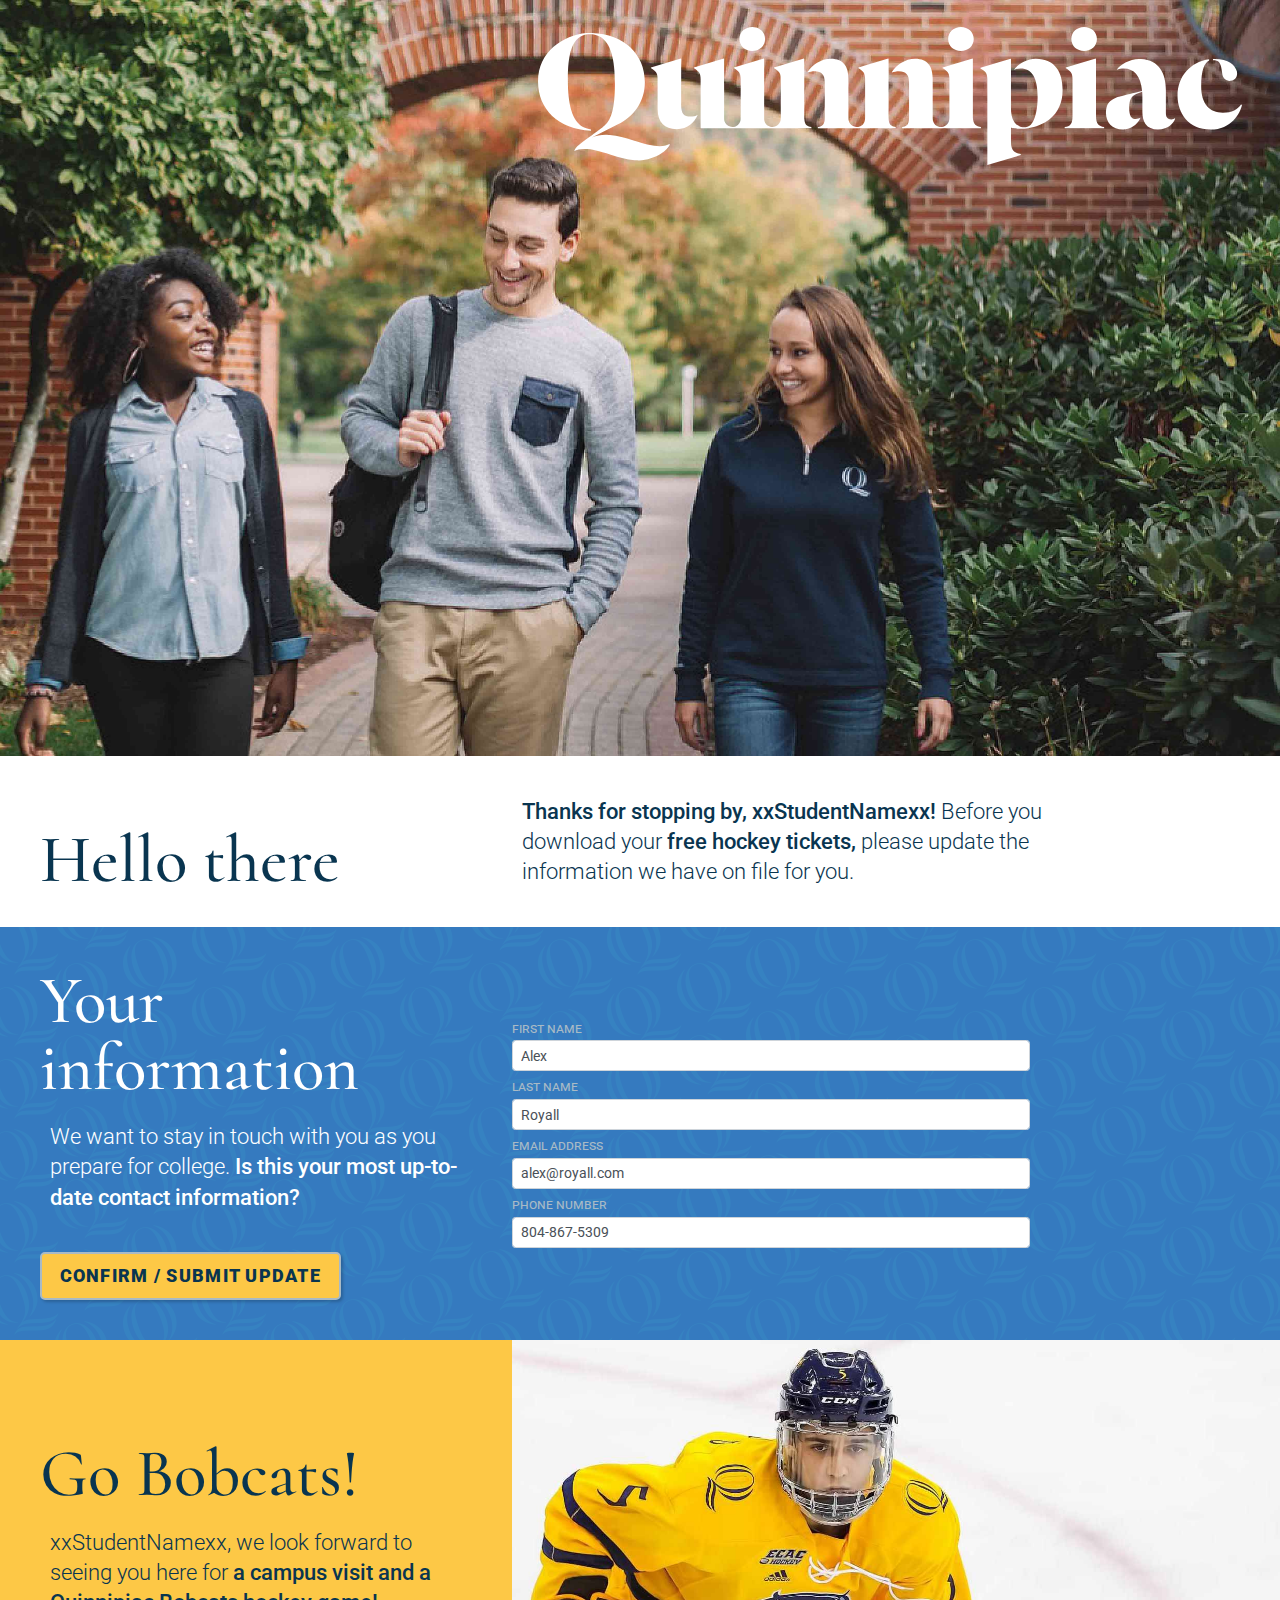
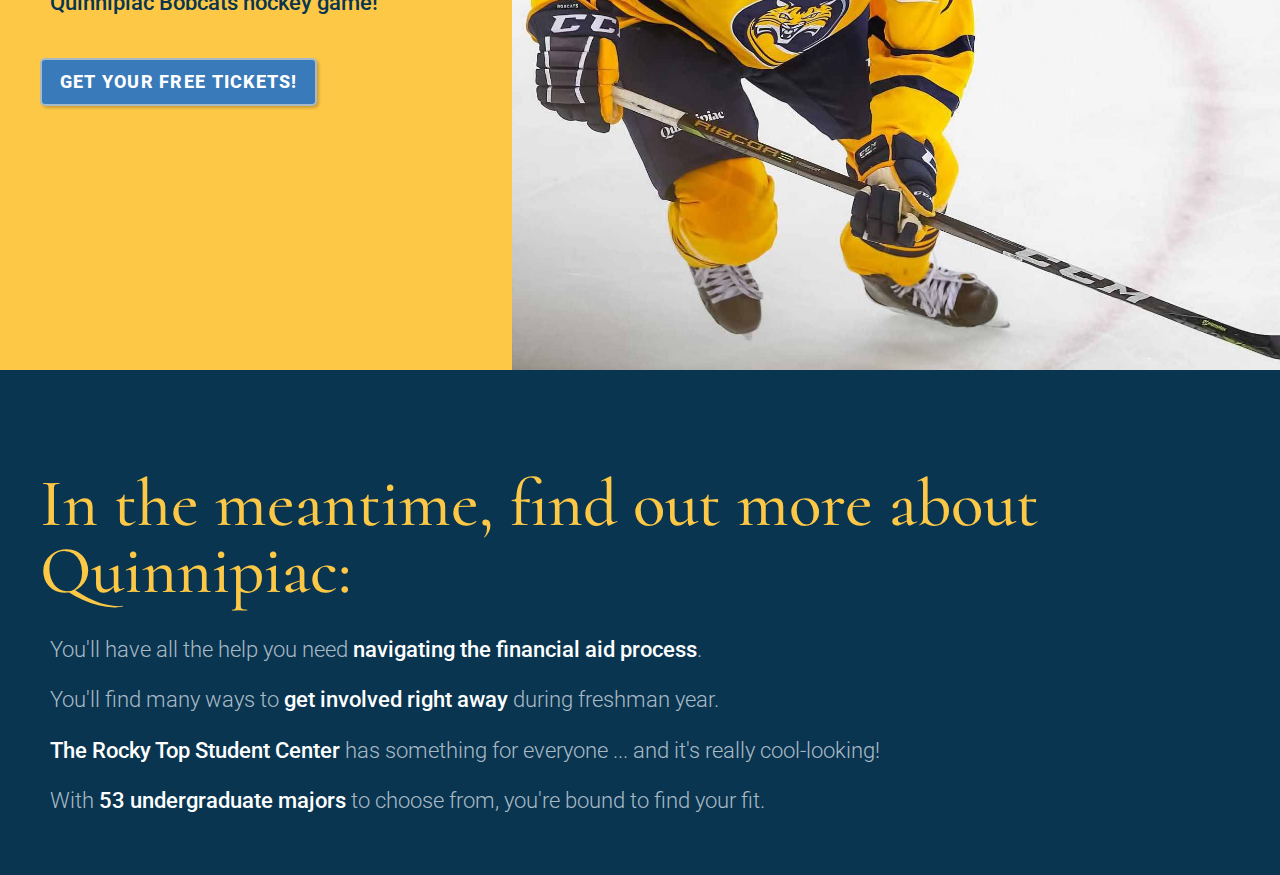
==== commit 4fdd4533: "replace index.html with refactored version" ====
--- a/index.html
+++ b/index.html
@@ -1,12 +1,15 @@
 <!DOCTYPE html>
 <html lang="en">
   <head>
-    <!-- Rich Trevillian 2019-11-24 -->
+    <!-- Rich Trevillian 2019-12-01 (refactored code) -->
     <!-- EAB Web Designer interview test -->
     <!-- search landing page -->
     <meta charset="UTF-8" />
     <meta name="viewport" content="width=device-width, initial-scale=1.0" />
     <meta http-equiv="X-UA-Compatible" content="ie=edge" />
+    <title>Welcome to Quinnipiac!</title>
+    <!-- Google Fonts -->
+    <link href="https://fonts.googleapis.com/css?family=Cormorant:500|Roboto:300,500,800,900&display=swap" rel="stylesheet" />
     <!-- Bootstrap CDN CSS -->
     <link
       rel="stylesheet"
@@ -14,90 +17,584 @@
       integrity="sha384-ggOyR0iXCbMQv3Xipma34MD+dH/1fQ784/j6cY/iJTQUOhcWr7x9JvoRxT2MZw1T"
       crossorigin="anonymous"
     />
-    <!-- local CSS -->
-    <link rel="stylesheet" href="styles.css" />
-    <!-- Google Fonts -->
-    <link href="https://fonts.googleapis.com/css?family=Cormorant:500|Roboto:300,500&display=swap" rel="stylesheet" />
-    <title>Welcome to Quinnipiac!</title>
+    <style>
+      /* document styles */
+      html {
+        font-size: 16px;
+      }
+
+      body {
+        margin: 0;
+      }
+
+      h1 {
+        font-family: "Cormorant", serif;
+        font-weight: 500;
+        font-size: 2.6rem;
+        line-height: 1em;
+        margin: 0;
+      }
+
+      p {
+        font-family: "Roboto", sans-serif;
+        font-weight: 300;
+        margin: 10px 0 20px;
+        line-height: 1.35em;
+        padding-left: 5px;
+      }
+
+      strong {
+        font-weight: 500;
+      }
+
+      /* flex content containers */
+      .split-content {
+        display: flex;
+        flex-direction: column;
+      }
+
+      .content {
+        padding: 40px;
+      }
+
+      button {
+        font-weight: 800;
+        font-size: 0.7rem;
+        text-transform: uppercase;
+        letter-spacing: 0.02rem;
+        padding: 0.5em 1em 0.5em 1em;
+        border-radius: 5px;
+        box-shadow: 2px 2px 3px rgba(0, 0, 0, 0.2);
+      }
+
+      /* header photo and logo */
+      header {
+        background-image: url("./images/q_students.jpg");
+        background-size: cover;
+        background-position: 15%;
+        min-height: 95vmin;
+      }
+
+      #head-logo {
+        width: 85%;
+        right: 3%;
+        top: 1.5%;
+        position: absolute;
+      }
+
+      /* greeting section */
+      .greeting-section {
+        color: #093550;
+      }
+
+      .greeting-head {
+        padding: 40px 40px 5px 40px;
+      }
+
+      .greeting-text {
+        padding: 0px 40px 20px 40px;
+      }
+
+      /* update info modal */
+      #modal-logo {
+        width: 150px;
+      }
+
+      .info-modal-header .close {
+        color: #093550;
+        background-color: #fdc846;
+        border-radius: 0px;
+        padding: 19px 21px;
+      }
+
+      .info-modal-header {
+        border-radius: 0px;
+        background-image: url("./images/QPattern_1X_NavyBlue.png");
+        color: #fff;
+      }
+
+      .info-modal-body {
+        border-radius: 0px;
+        background-image: url("./images/QPattern_1X_Grey.png");
+        color: #397aba;
+      }
+
+      .info-modal-body h1 {
+        margin: 10px 0;
+      }
+
+      .info-modal-body p {
+        font-size: 1.3rem;
+        line-height: 1.2em;
+        font-weight: 500;
+        color: #397aba;
+        margin: 20px 0;
+      }
+
+      /* update info section */
+      .info-section {
+        color: #fff;
+        background-image: url("./images/QPattern_1X_Blue.png");
+      }
+
+      .info-text {
+        padding: 40px 40px 20px 40px;
+      }
+
+      .info-text button {
+        background-color: #fdc846;
+        border: 2px solid #a9bac6;
+        color: #093550;
+        font-weight: 900;
+      }
+
+      .info-form {
+        min-height: 280px;
+        padding: 0px 40px 40px 40px;
+      }
+
+      label {
+        color: #a9bac6;
+        font-variant: small-caps;
+        margin-bottom: 1px;
+        font-size: 0.9rem;
+      }
+
+      .form-group {
+        margin-bottom: 0.2rem;
+      }
+
+      /* hockey tickets modal */
+      .hockey-modal-header .close {
+        color: #fff;
+        background-color: #093550;
+        border-radius: 0px;
+        padding: 19px 21px;
+      }
+
+      .hockey-modal-header {
+        border-radius: 0px;
+        background-image: url("./images/QPattern_1X_Blue.png");
+        color: #fff;
+      }
+
+      .hockey-modal-body {
+        border-radius: 0px;
+        background-image: url("./images/QPattern_1X_White.png");
+        color: #093550;
+      }
+
+      .hockey-modal-body h1 {
+        margin: 10px 0;
+      }
+
+      .hockey-modal-body p {
+        font-size: 1.3rem;
+        line-height: 1.2em;
+        font-weight: 500;
+        color: #093550;
+        margin: 20px 0;
+      }
+
+      /* free hockey tickets section */
+      .hockey-section {
+        color: #093550;
+        background-color: #fdc846;
+      }
+
+      .hockey-text button {
+        background-color: #397aba;
+        border: 2px solid #a9bac6;
+        color: #fff;
+      }
+
+      .hockey-photo {
+        background-image: url("./images/q_hockey_crop.jpg");
+        background-size: cover;
+        min-height: 280px;
+      }
+
+      /* footer (more info) section */
+
+      footer {
+        background: #093550;
+      }
+
+      .footer-headline {
+        font-family: "Cormorant", serif;
+        font-weight: 500;
+        color: #fdc846;
+        margin-bottom: 30px;
+      }
+
+      .footer-copy {
+        font-family: "Roboto", sans-serif;
+        font-weight: 300;
+        color: #a9bac6;
+        margin: 20px 5px;
+      }
+
+      .footer-copy a {
+        font-weight: 500;
+        text-decoration: none;
+      }
+
+      .footer-copy a:link {
+        color: #fff;
+      }
+
+      .footer-copy a:visited {
+        color: #fdc846;
+      }
+
+      .footer-copy a:hover {
+        color: #3b83bd;
+      }
+
+      .footer-copy a:active {
+        color: #83bae8;
+      }
+
+      /* ------------- */
+      /* MEDIA QUERIES */
+      /* ------------- */
+
+      /* mobile landscape 568px - 760px */
+      @media screen and (min-width: 568px) {
+        header {
+          min-height: 100vmin;
+          background-position: 5%;
+        }
+
+        #head-logo {
+          width: 55%;
+          top: 5%;
+        }
+
+        .content {
+          padding: 40px;
+        }
+
+        .split-content {
+          flex-direction: row;
+        }
+
+        .greeting-head h1 {
+          margin-top: 25px;
+        }
+
+        .greeting-head {
+          width: 50%;
+          padding-bottom: 10px;
+        }
+
+        .greeting-text {
+          width: 50%;
+          padding: 10px 20px 0px 0px;
+          margin: 0px;
+        }
+
+        .info-text {
+          width: 50%;
+        }
+
+        .info-form {
+          width: 50%;
+          padding: 40px 20px 40px 0px;
+        }
+
+        .hockey-text {
+          width: 50%;
+        }
+
+        .hockey-photo {
+          width: 50%;
+        }
+      }
+
+      /* tablet portrait 761px - 1245px */
+      @media screen and (min-width: 761px) {
+        header {
+          min-height: 89vmin;
+          background-position: 12%;
+        }
+
+        #head-logo {
+          width: 58%;
+          top: 2.5%;
+        }
+
+        h1 {
+          font-size: 3.2rem;
+        }
+
+        p {
+          font-size: 1.1rem;
+        }
+
+        button {
+          font-size: 0.9rem;
+          letter-spacing: 0.06rem;
+        }
+
+        .greeting-head {
+          padding-bottom: 10px;
+        }
+
+        .greeting-text {
+          max-width: 45%;
+        }
+      }
+
+      /* special 925px - 2000px */
+      @media screen and (min-width: 925px) {
+        header {
+          min-height: 84vmin;
+          background-position: 10%;
+        }
+
+        #head-logo {
+          width: 55%;
+          top: 3%;
+        }
+
+        .greeting-text p {
+          margin-top: 30px;
+          width: 100%;
+        }
+      }
+
+      /* laptop 1245px - 2000px */
+      @media screen and (min-width: 1245px) {
+        h1 {
+          font-size: 4.2rem;
+          margin-top: 60px;
+        }
+
+        p {
+          font-size: 1.4rem;
+          margin: 20px 5px 40px;
+        }
+
+        button {
+          font-size: 1.1rem;
+          letter-spacing: 0.08rem;
+        }
+
+        .greeting-head h1 {
+          margin-top: 30px;
+        }
+
+        .greeting-head {
+          width: 40%;
+        }
+
+        .greeting-text {
+          width: 60%;
+        }
+
+        .info-text {
+          width: 40%;
+        }
+
+        .info-text h1 {
+          margin-top: 0;
+        }
+
+        .info-form {
+          width: 60%;
+          padding: 40px 250px 40px 0px;
+          margin: auto 0;
+        }
+
+        .hockey-photo {
+          min-height: 630px;
+          width: 60%;
+        }
+
+        .hockey-text {
+          width: 40%;
+        }
+      }
+
+      /* special 1661px - 2000px */
+      @media screen and (min-width: 1661px) {
+        .greeting-head h1 {
+          margin-top: 0px;
+        }
+      }
+
+      /* desktop 2000px + */
+      @media screen and (min-width: 2000px) {
+        .greeting-text p {
+          width: 60%;
+        }
+
+        .greeting-head {
+          width: 25%;
+        }
+
+        .greeting-text {
+          width: 75%;
+        }
+
+        .greeting-text p {
+          width: 100%;
+        }
+
+        .info-text {
+          width: 25%;
+        }
+
+        .info-text h1 {
+          margin-top: 0;
+        }
+
+        .info-form {
+          width: 75%;
+          padding: 40px 700px 40px 0px;
+          margin: auto 0;
+        }
+
+        .hockey-photo {
+          min-height: 1100px;
+          width: 75%;
+        }
+
+        .hockey-text {
+          width: 25%;
+        }
+      }
+    </style>
   </head>
+
   <body>
+    <!-- HEADER -->
     <header>
-      <div class="container-fluid head-photo">
-        <img id="head-logo" src="./images/QU_logo_secondary_WHITE.svg" alt="Quinnipiac logo" />
-      </div>
-
-      <div class="container greeting">
-        <div class="row">
-          <h1 class="greeting-headline col col-12 col-lg-4">Hello there</h1>
-          <p class="greeting-copy col col-12 col-lg-8">
-            <span>Thanks for stopping by, xxStudentNamexx!</span> Before you download your <span>free hockey tickets</span>, please update the information we have on file for you.
+      <img id="head-logo" src="./images/QU_logo_secondary_WHITE.svg" alt="Quinnipiac logo" />
+    </header>
+
+    <!-- GREETING -->
+    <section class="greeting-section">
+      <div class="split-content">
+        <!--  -->
+        <div class="content greeting-head">
+          <h1>Hello there</h1>
+        </div>
+        <!--  -->
+        <div class="content greeting-text">
+          <p>
+            <strong>Thanks for stopping by, <span id="student-name">xxStudentNamexx!</span></strong> Before you download your <strong>free hockey tickets,</strong> please update the information we
+            have on file for you.
           </p>
         </div>
+        <!--  -->
       </div>
-    </header>
-
-    <main class="container-fluid">
-      <div class="container info">
-        <div class="row">
-          <div class="info-block col col-12 col-md-8">
-            <h1 class="info-headline">Your information</h1>
-            <p class="info-copy">
-              We want to stay in touch with you as you prepare for college. <span>Is this your most up-to-date contact information?</span>
-            </p>
-            <button id="info-button" type="submit" value="info-form" class="btn btn-warning">Confirm / Update Info</button>
+    </section>
+
+    <!-- INFORMATION MODAL -->
+    <div class="modal fade" id="info-modal" tabindex="-1" role="dialog" aria-hidden="true">
+      <div class="modal-dialog" role="document">
+        <div class="modal-content">
+          <div class="modal-header info-modal-header">
+            <img id="modal-logo" src="./images/QU_logo_secondary_WHITE.svg" alt="Quinnipiac logo" />
+            <button type="button" class="close" data-dismiss="modal" aria-label="Close">
+              <span aria-hidden="true">&times;</span>
+            </button>
           </div>
-
-          <div class="info-form-column col col-12 col-md-4">
-            <form id="info-form" action="" method="post">
-              <div class="form-group">
-                <label for="first-name">first name</label>
-                <input id="first-name" class="form-control form-control-sm" type="text" name="firstname" value="Alex" />
-              </div>
-              <div class="form-group">
-                <label for="last-name">last name</label>
-                <input id="last-name" class="form-control form-control-sm" type="text" name="lastname" value="Royall" />
-              </div>
-              <div class="form-group">
-                <label for="email-address">email address</label>
-                <input id="email-address" class="form-control form-control-sm" type="email" name="emailaddress" value="alex@royall.com" />
-              </div>
-              <div class="form-group">
-                <label for="phone-number">phone number</label>
-                <input id="phone-number" class="form-control form-control-sm" type="tel" name="phonenumber" value="804-867-5309" />
-              </div>
-            </form>
+          <div class="modal-body info-modal-body">
+            <h1>Thank you!</h1>
+            <p>Now scroll down and get those <br />free hockey tickets!</p>
           </div>
         </div>
       </div>
-    </main>
-
-    <aside id="mobile-hockey-photo"></aside>
-
-    <section class="container-fluid" id="hockey-section">
-      <div class="container hockey">
-        <div class="row">
-          <div class="hockey-block col col-12 col-md-8">
-            <h1 class="hockey-headline">Go Bobcats!</h1>
-            <p class="hockey-copy">xxStudentNamexx, we look forward to seeing you here for <span>a campus visit and a Quinnipiac Bobcats hockey game!</span></p>
-            <button id="hockey-button" type="submit" value="info-form" class="btn btn-dark">Download Your Free Tickets!</button>
+    </div>
+
+    <!-- INFORMATION SECTION -->
+    <section class="info-section">
+      <div class="split-content">
+        <!--  -->
+        <div class="content info-text">
+          <h1>Your information</h1>
+          <p>We want to stay in touch with you as you prepare for college. <strong>Is this your most up-to-date contact information? </strong></p>
+
+          <button id="info-button" data-toggle="modal" data-target="#info-modal">Confirm / Submit Update</button>
+        </div>
+        <!--  -->
+        <div class="content info-form">
+          <form id="info-form" action="" method="post">
+            <div class="form-group">
+              <label for="first-name">first name</label>
+              <input id="first-name" class="form-control form-control-sm" type="text" name="firstname" value="Alex" />
+            </div>
+            <div class="form-group">
+              <label for="last-name">last name</label>
+              <input id="last-name" class="form-control form-control-sm" type="text" name="lastname" value="Royall" />
+            </div>
+            <div class="form-group">
+              <label for="email-address">email address</label>
+              <input id="email-address" class="form-control form-control-sm" type="email" name="emailaddress" value="alex@royall.com" />
+            </div>
+            <div class="form-group">
+              <label for="phone-number">phone number</label>
+              <input id="phone-number" class="form-control form-control-sm" type="tel" name="phonenumber" value="804-867-5309" />
+            </div>
+          </form>
+        </div>
+        <!--  -->
+      </div>
+    </section>
+
+    <!-- HOCKEY TICKETS MODAL -->
+    <div class="modal fade" id="hockey-modal" tabindex="-1" role="dialog" aria-hidden="true">
+      <div class="modal-dialog" role="document">
+        <div class="modal-content">
+          <div class="modal-header hockey-modal-header">
+            <img id="modal-logo" src="./images/QU_logo_secondary_WHITE.svg" alt="Quinnipiac logo" />
+            <button type="button" class="close" data-dismiss="modal" aria-label="Close">
+              <span aria-hidden="true">&times;</span>
+            </button>
+          </div>
+          <div class="modal-body hockey-modal-body">
+            <h1>Enjoy the game!</h1>
+            <p>
+              Have a great trip and <br />
+              we'll see you soon!
+            </p>
           </div>
         </div>
       </div>
+    </div>
+
+    <!-- HOCKEY TICKETS -->
+    <section class="hockey-section">
+      <div class="split-content">
+        <!--  -->
+        <div class="content hockey-text">
+          <h1>Go Bobcats!</h1>
+          <p><span id="student-name">xxStudentNamexx</span>, we look forward to seeing you here for <strong>a campus visit and a Quinnipiac Bobcats hockey game!</strong></p>
+
+          <button id="hockey-button" data-toggle="modal" data-target="#hockey-modal">Get your free tickets!</button>
+        </div>
+        <!--  -->
+        <div class="content b hockey-photo"></div>
+        <!--  -->
+      </div>
     </section>
 
-    <footer class="container-fluid">
-      <div class="container footer">
-        <div class="row">
-          <div class="footer-block col col-12">
-            <h1 class="footer-headline">In the meantime, find out more about Quinnipiac:</h1>
-            <p class="footer-copy">You'll have all the help you need <a href="#" id="financial-aid">navigating the financial aid process</a>.</p>
-            <p class="footer-copy">You'll find many ways to <a href="#" id="get-involved">get involved right away</a> during freshman year.</p>
-            <p class="footer-copy"><a href="#" id="rocky-top">The Rocky Top Student Center</a> has something for everyone ... and it's really cool-looking!</p>
-            <p class="footer-copy">With <a href="#" id="53-undergrads">53 undergraduate majors</a> to choose from, you're bound to find your fit.</p>
-          </div>
-        </div>
-      </div>
+    <!-- FOOTER -->
+    <footer class="content">
+      <!--  -->
+      <h1 class="footer-headline">In the meantime, find out more about Quinnipiac:</h1>
+      <!--  -->
+      <p class="footer-copy">You'll have all the help you need <a href="#" id="financial-aid">navigating the financial aid process</a>.</p>
+      <p class="footer-copy">You'll find many ways to <a href="#" id="get-involved">get involved right away</a> during freshman year.</p>
+      <p class="footer-copy"><a href="#" id="rocky-top">The Rocky Top Student Center</a> has something for everyone ... and it's really cool-looking!</p>
+      <p class="footer-copy">With <a href="#" id="53-undergrads">53 undergraduate majors</a> to choose from, you're bound to find your fit.</p>
+      <!--  -->
     </footer>
+
+    <!-- END HTML / START JS -->
 
     <!-- Bootstrap CDN JS -->
     <script src="https://code.jquery.com/jquery-3.3.1.slim.min.js" integrity="sha384-q8i/X+965DzO0rT7abK41JStQIAqVgRVzpbzo5smXKp4YfRvH+8abtTE1Pi6jizo" crossorigin="anonymous"></script>
@@ -114,38 +611,31 @@
       crossorigin="anonymous"
     ></script>
 
-    <!-- jQuery dummy alerts for link clicks -->
+    <!-- jQuery dev instructions alerts for footer link clicks -->
     <script>
       // jquery script container
       $(document).ready(function() {
-        // Confirm/Update Info button FPO
-        $("#info-button").click(function(event) {
-          alert("Thanks!\nNow scroll down and get those free hockey tickets!\nSee ya soon!");
+        // navigating financial aid LINK
+        $("#financial-aid").click(function(event) {
+          alert("you selected: \nNavigating financial aid \n(collect click-through data, open page in new tab)");
           event.preventDefault();
         });
-        // Get Free Hockey Tickets button FPO
-        $("#hockey-button").click(function(event) {
-          alert("Go Bobcats!\nWe'll see you on the ice!");
+
+        // get involved right away LINK
+        $("#get-involved").click(function(event) {
+          alert("you selected: \nGet involved right away \n(collect click-through data, open page in new tab)");
           event.preventDefault();
         });
-        // navigating financial aid LINK
-        $("#financial-aid").click(function(event) {
-          alert("you selected: Navigating financial aid");
+
+        // Rocky Top Student Center LINK
+        $("#rocky-top").click(function(event) {
+          alert("you selected: \nRocky Top Student Center \n(collect click-through data, open page in new tab)");
           event.preventDefault();
         });
-        // get involved right away LINK
-        $("#get-involved").click(function(event) {
-          alert("you selected: get involved right away");
-          event.preventDefault();
-        });
-        // Rocky Top Student Center LINK
-        $("#rocky-top").click(function(event) {
-          alert("you selected: Rocky Top Student Center");
-          event.preventDefault();
-        });
+
         // 53 undergrad majors LINK
         $("#53-undergrads").click(function(event) {
-          alert("you selected: 53 undergrad majors");
+          alert("you selected: \n53 undergrad majors \n(collect click-through data, open page in new tab)");
           event.preventDefault();
         });
       });
